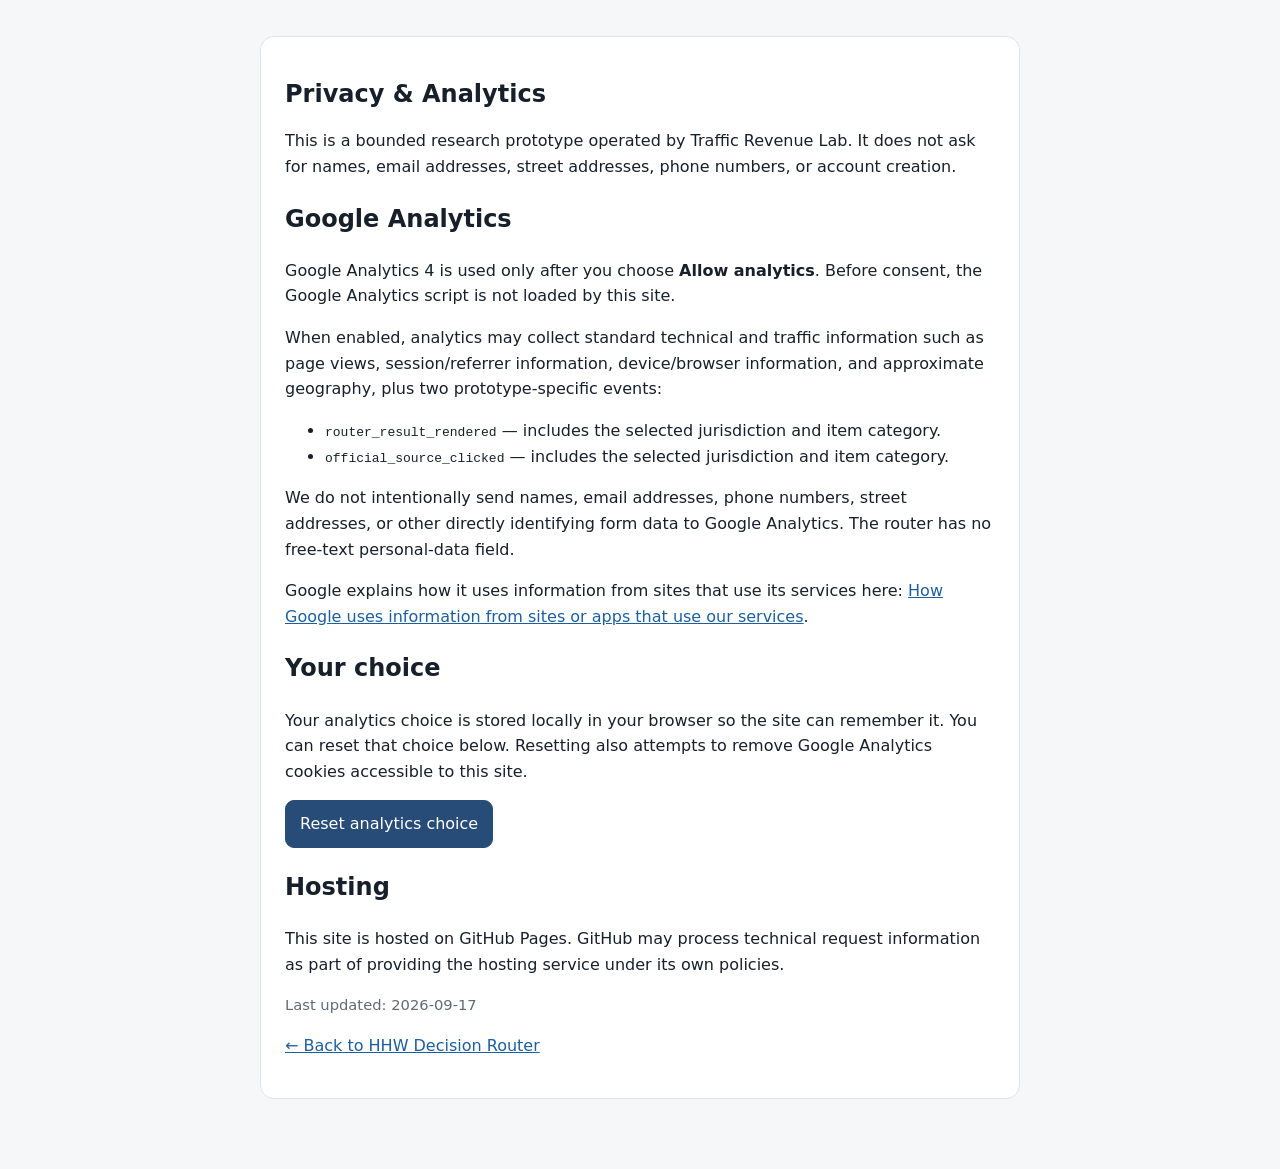
==== privacy.html @ ffe558de "Add privacy and analytics disclosure" ====
<!doctype html>
<html lang="en">
<head>
<meta charset="utf-8" />
<meta name="viewport" content="width=device-width,initial-scale=1" />
<title>Privacy — HHW Decision Router</title>
<meta name="description" content="Privacy and analytics information for the HHW Decision Router field prototype." />
<style>
body{margin:0;font-family:ui-sans-serif,system-ui,-apple-system,BlinkMacSystemFont,"Segoe UI",sans-serif;background:#f6f7f8;color:#17202a;line-height:1.6}main{max-width:760px;margin:0 auto;padding:36px 18px 70px}article{background:#fff;border:1px solid #dfe4e8;border-radius:14px;padding:24px}h1{line-height:1.15}a{color:#1d5f9e}button{font:inherit;padding:10px 14px;border:1px solid #274c77;border-radius:9px;background:#274c77;color:#fff;cursor:pointer}.muted{color:#5f6b76;font-size:.92rem}
</style>
</head>
<body>
<main>
<article>
<h1>Privacy & Analytics</h1>
<p>This is a bounded research prototype operated by Traffic Revenue Lab. It does not ask for names, email addresses, street addresses, phone numbers, or account creation.</p>
<h2>Google Analytics</h2>
<p>Google Analytics 4 is used only after you choose <strong>Allow analytics</strong>. Before consent, the Google Analytics script is not loaded by this site.</p>
<p>When enabled, analytics may collect standard technical and traffic information such as page views, session/referrer information, device/browser information, and approximate geography, plus two prototype-specific events:</p>
<ul><li><code>router_result_rendered</code> — includes the selected jurisdiction and item category.</li><li><code>official_source_clicked</code> — includes the selected jurisdiction and item category.</li></ul>
<p>We do not intentionally send names, email addresses, phone numbers, street addresses, or other directly identifying form data to Google Analytics. The router has no free-text personal-data field.</p>
<p>Google explains how it uses information from sites that use its services here: <a href="https://policies.google.com/technologies/partner-sites" target="_blank" rel="noopener">How Google uses information from sites or apps that use our services</a>.</p>
<h2>Your choice</h2>
<p>Your analytics choice is stored locally in your browser so the site can remember it. You can reset that choice below. Resetting also attempts to remove Google Analytics cookies accessible to this site.</p>
<button id="reset">Reset analytics choice</button>
<p id="status" class="muted"></p>
<h2>Hosting</h2>
<p>This site is hosted on GitHub Pages. GitHub may process technical request information as part of providing the hosting service under its own policies.</p>
<p class="muted">Last updated: 2026-09-17</p>
<p><a href="./">← Back to HHW Decision Router</a></p>
</article>
</main>
<script>
function clearAnalyticsCookies(){document.cookie.split(';').forEach(c=>{const n=c.split('=')[0].trim();if(n.startsWith('_ga')){document.cookie=n+'=; Max-Age=0; path=/';document.cookie=n+'=; Max-Age=0; path=/; domain='+location.hostname;document.cookie=n+'=; Max-Age=0; path=/; domain=.'+location.hostname;}})}
document.getElementById('reset').addEventListener('click',()=>{localStorage.removeItem('hhw_ga_consent');clearAnalyticsCookies();document.getElementById('status').textContent='Analytics choice reset. Return to the router to choose again.';});
</script>
</body>
</html>
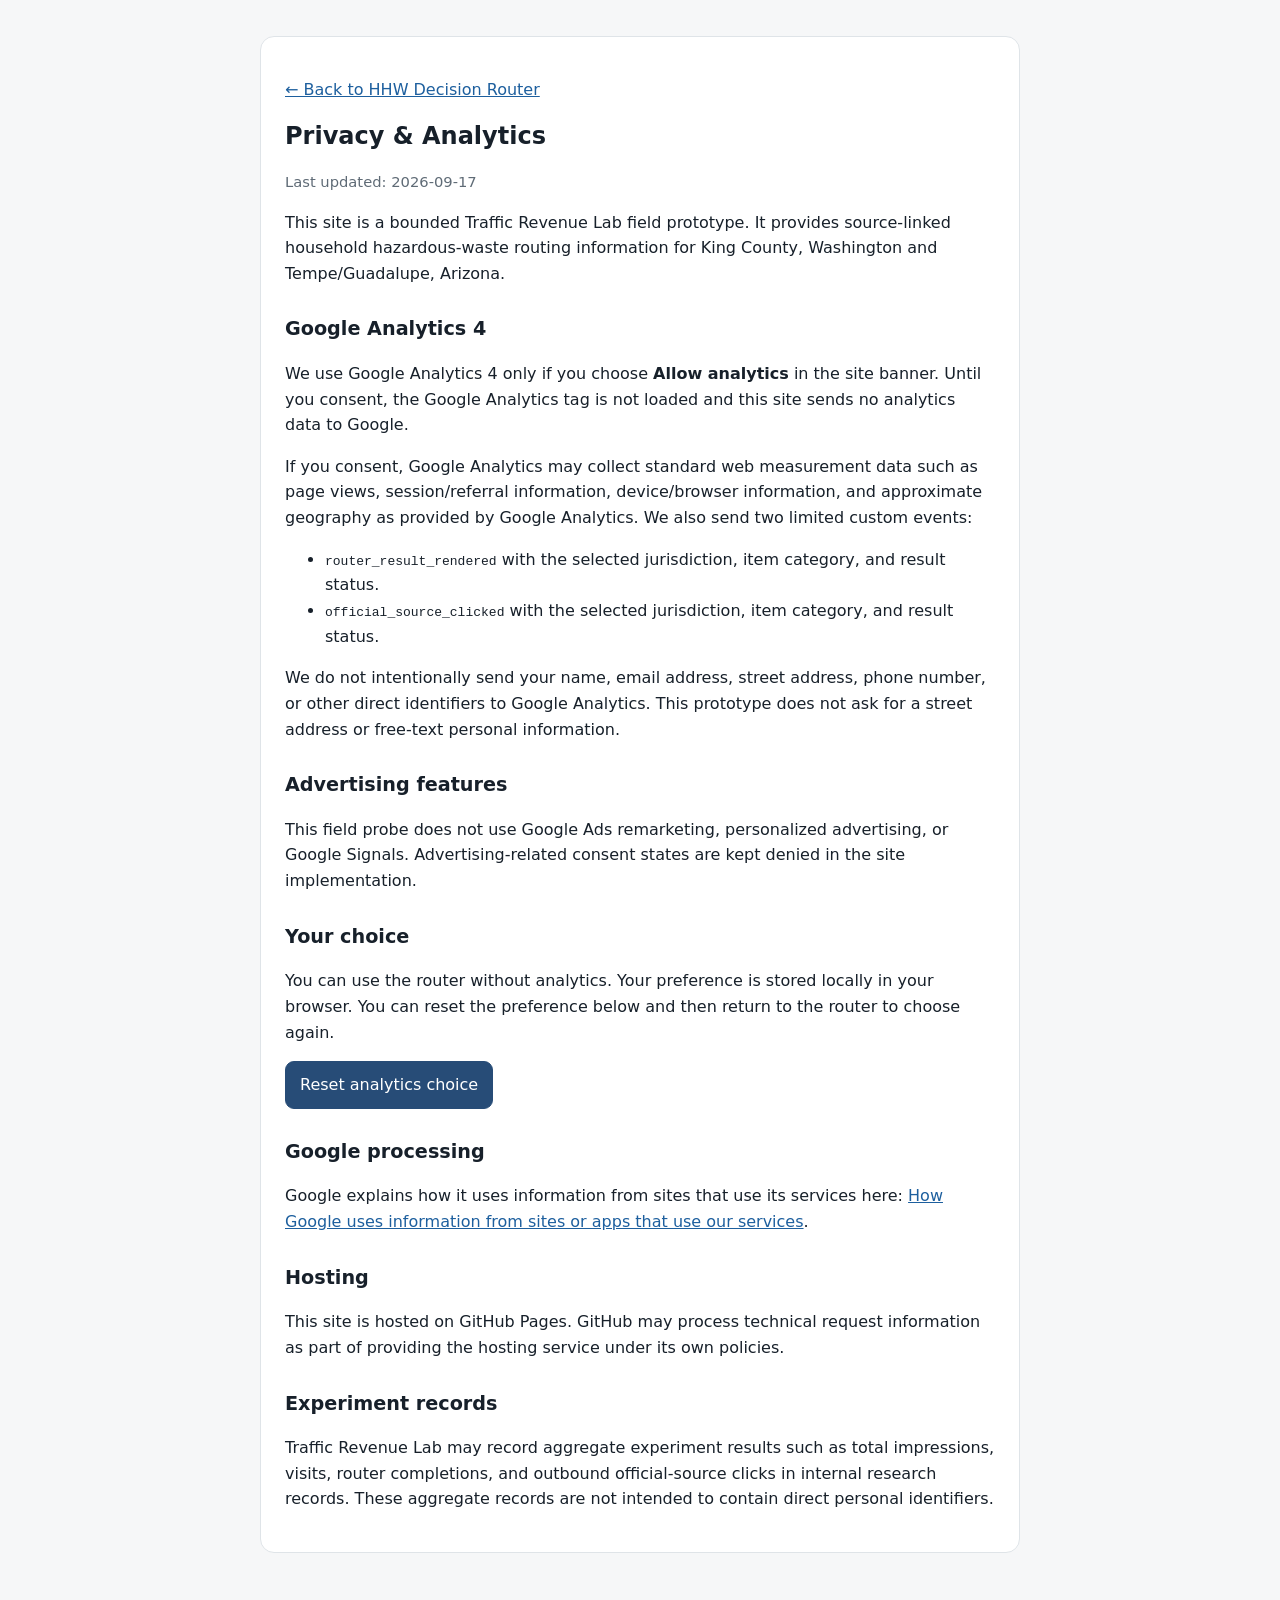
==== commit eb09f7e7: "Align privacy controls with consent-gated GA4 implementation" ====
--- a/privacy.html
+++ b/privacy.html
@@ -3,36 +3,34 @@
 <head>
 <meta charset="utf-8" />
 <meta name="viewport" content="width=device-width,initial-scale=1" />
-<title>Privacy — HHW Decision Router</title>
-<meta name="description" content="Privacy and analytics information for the HHW Decision Router field prototype." />
-<style>
-body{margin:0;font-family:ui-sans-serif,system-ui,-apple-system,BlinkMacSystemFont,"Segoe UI",sans-serif;background:#f6f7f8;color:#17202a;line-height:1.6}main{max-width:760px;margin:0 auto;padding:36px 18px 70px}article{background:#fff;border:1px solid #dfe4e8;border-radius:14px;padding:24px}h1{line-height:1.15}a{color:#1d5f9e}button{font:inherit;padding:10px 14px;border:1px solid #274c77;border-radius:9px;background:#274c77;color:#fff;cursor:pointer}.muted{color:#5f6b76;font-size:.92rem}
-</style>
+<title>Privacy & Analytics — HHW Decision Router</title>
+<meta name="robots" content="noindex,follow" />
+<style>body{margin:0;font-family:ui-sans-serif,system-ui,-apple-system,BlinkMacSystemFont,"Segoe UI",sans-serif;background:#f6f7f8;color:#17202a;line-height:1.6}main{max-width:760px;margin:0 auto;padding:36px 18px 70px}article{background:#fff;border:1px solid #dfe4e8;border-radius:14px;padding:24px}h1{line-height:1.15}h2{margin-top:28px;font-size:1.2rem}a{color:#1d5f9e}button{font:inherit;padding:10px 14px;border:1px solid #274c77;border-radius:9px;background:#274c77;color:#fff;cursor:pointer}.muted{color:#5f6b76;font-size:.92rem}</style>
 </head>
-<body>
-<main>
-<article>
+<body><main><article>
+<p><a href="./">← Back to HHW Decision Router</a></p>
 <h1>Privacy & Analytics</h1>
-<p>This is a bounded research prototype operated by Traffic Revenue Lab. It does not ask for names, email addresses, street addresses, phone numbers, or account creation.</p>
-<h2>Google Analytics</h2>
-<p>Google Analytics 4 is used only after you choose <strong>Allow analytics</strong>. Before consent, the Google Analytics script is not loaded by this site.</p>
-<p>When enabled, analytics may collect standard technical and traffic information such as page views, session/referrer information, device/browser information, and approximate geography, plus two prototype-specific events:</p>
-<ul><li><code>router_result_rendered</code> — includes the selected jurisdiction and item category.</li><li><code>official_source_clicked</code> — includes the selected jurisdiction and item category.</li></ul>
-<p>We do not intentionally send names, email addresses, phone numbers, street addresses, or other directly identifying form data to Google Analytics. The router has no free-text personal-data field.</p>
+<p class="muted">Last updated: 2026-09-17</p>
+<p>This site is a bounded Traffic Revenue Lab field prototype. It provides source-linked household hazardous-waste routing information for King County, Washington and Tempe/Guadalupe, Arizona.</p>
+<h2>Google Analytics 4</h2>
+<p>We use Google Analytics 4 only if you choose <strong>Allow analytics</strong> in the site banner. Until you consent, the Google Analytics tag is not loaded and this site sends no analytics data to Google.</p>
+<p>If you consent, Google Analytics may collect standard web measurement data such as page views, session/referral information, device/browser information, and approximate geography as provided by Google Analytics. We also send two limited custom events:</p>
+<ul><li><code>router_result_rendered</code> with the selected jurisdiction, item category, and result status.</li><li><code>official_source_clicked</code> with the selected jurisdiction, item category, and result status.</li></ul>
+<p>We do not intentionally send your name, email address, street address, phone number, or other direct identifiers to Google Analytics. This prototype does not ask for a street address or free-text personal information.</p>
+<h2>Advertising features</h2>
+<p>This field probe does not use Google Ads remarketing, personalized advertising, or Google Signals. Advertising-related consent states are kept denied in the site implementation.</p>
+<h2>Your choice</h2>
+<p>You can use the router without analytics. Your preference is stored locally in your browser. You can reset the preference below and then return to the router to choose again.</p>
+<button id="reset">Reset analytics choice</button><p id="status" class="muted"></p>
+<h2>Google processing</h2>
 <p>Google explains how it uses information from sites that use its services here: <a href="https://policies.google.com/technologies/partner-sites" target="_blank" rel="noopener">How Google uses information from sites or apps that use our services</a>.</p>
-<h2>Your choice</h2>
-<p>Your analytics choice is stored locally in your browser so the site can remember it. You can reset that choice below. Resetting also attempts to remove Google Analytics cookies accessible to this site.</p>
-<button id="reset">Reset analytics choice</button>
-<p id="status" class="muted"></p>
 <h2>Hosting</h2>
 <p>This site is hosted on GitHub Pages. GitHub may process technical request information as part of providing the hosting service under its own policies.</p>
-<p class="muted">Last updated: 2026-09-17</p>
-<p><a href="./">← Back to HHW Decision Router</a></p>
-</article>
-</main>
+<h2>Experiment records</h2>
+<p>Traffic Revenue Lab may record aggregate experiment results such as total impressions, visits, router completions, and outbound official-source clicks in internal research records. These aggregate records are not intended to contain direct personal identifiers.</p>
+</article></main>
 <script>
 function clearAnalyticsCookies(){document.cookie.split(';').forEach(c=>{const n=c.split('=')[0].trim();if(n.startsWith('_ga')){document.cookie=n+'=; Max-Age=0; path=/';document.cookie=n+'=; Max-Age=0; path=/; domain='+location.hostname;document.cookie=n+'=; Max-Age=0; path=/; domain=.'+location.hostname;}})}
-document.getElementById('reset').addEventListener('click',()=>{localStorage.removeItem('hhw_ga_consent');clearAnalyticsCookies();document.getElementById('status').textContent='Analytics choice reset. Return to the router to choose again.';});
+document.getElementById('reset').addEventListener('click',()=>{localStorage.removeItem('trl_analytics_consent');clearAnalyticsCookies();document.getElementById('status').textContent='Analytics choice reset. Return to the router to choose again.';});
 </script>
-</body>
-</html>
+</body></html>
